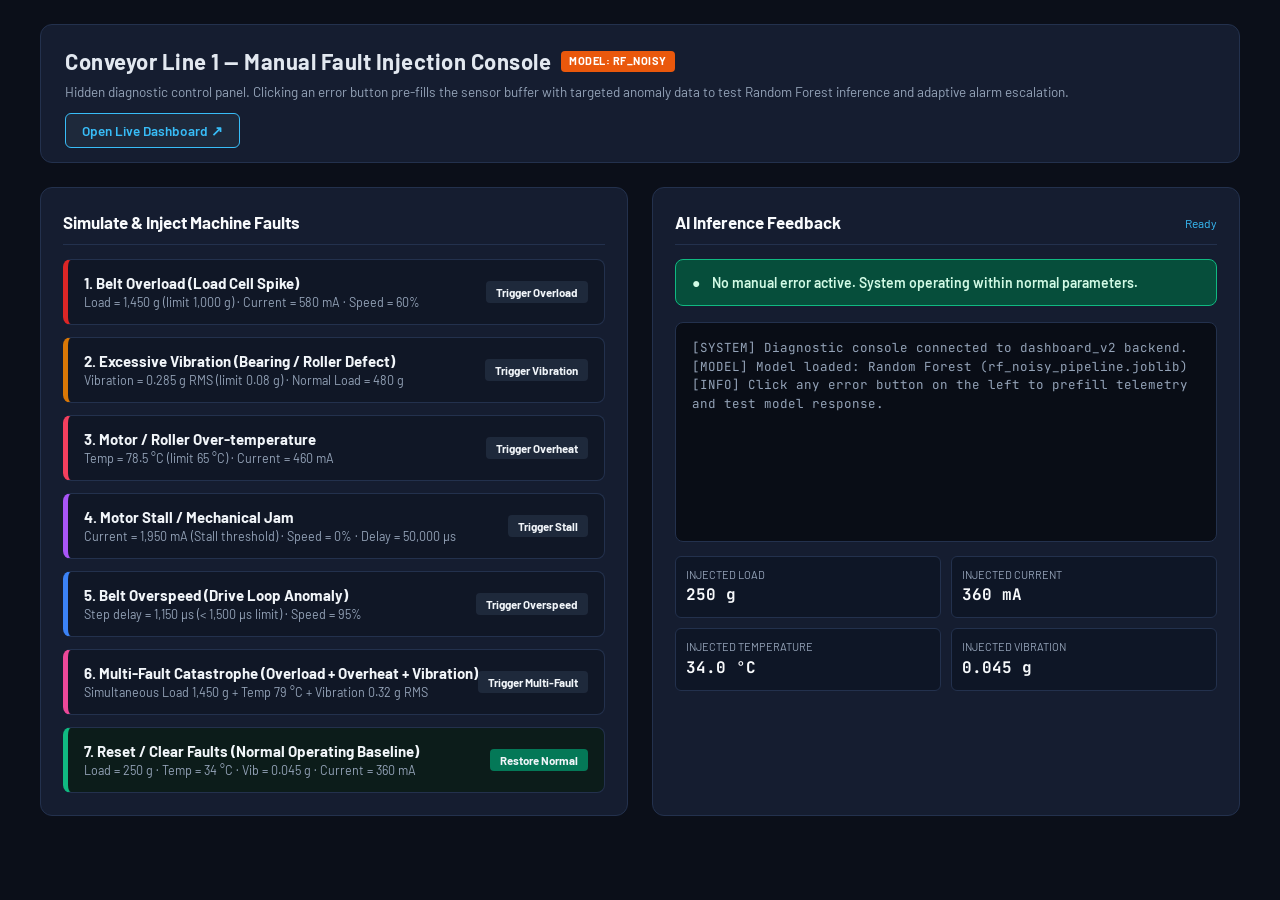
==== static/manual.html @ f95eb112 "Deploy Conveyor Dashboard V2: Random Forest (rf_noisy) ML inference, /manual diagnostic console, mul" ====
<!doctype html>
<html lang="en">
<head>
  <meta charset="utf-8">
  <meta name="viewport" content="width=device-width, initial-scale=1">
  <title>Manual Fault Injection — Conveyor Line 1 (ML V2)</title>
  <link rel="preconnect" href="https://fonts.googleapis.com">
  <link rel="preconnect" href="https://fonts.gstatic.com" crossorigin>
  <link href="https://fonts.googleapis.com/css2?family=Barlow:wght@400;500;600;700&family=JetBrains+Mono:wght@400;500;600&display=swap" rel="stylesheet">
  <style>
    :root {
      --bg: #0b0f19;
      --card: #151d30;
      --border: #23314d;
      --text: #e2e8f0;
      --text-muted: #94a3b8;
      --blue: #2563eb;
      --orange: #ea580c;
      --red: #dc2626;
      --green: #10b981;
      --amber: #d97706;
      --purple: #8b5cf6;
    }
    * { box-sizing: border-box; margin: 0; padding: 0; }
    body {
      background: var(--bg);
      color: var(--text);
      font-family: 'Barlow', -apple-system, sans-serif;
      padding: 24px;
      line-height: 1.5;
    }
    .header {
      max-width: 1200px;
      margin: 0 auto 24px;
      padding: 20px 24px;
      background: var(--card);
      border: 1px solid var(--border);
      border-radius: 12px;
      display: flex;
      justify-content: space-between;
      align-items: center;
      flex-wrap: wrap;
      gap: 16px;
    }
    .header h1 {
      font-size: 22px;
      font-weight: 700;
      letter-spacing: 0.5px;
      display: flex;
      align-items: center;
      gap: 10px;
    }
    .header h1 span.badge {
      background: var(--orange);
      color: #fff;
      font-size: 11px;
      padding: 2px 8px;
      border-radius: 4px;
      text-transform: uppercase;
      font-weight: 700;
    }
    .header p {
      color: var(--text-muted);
      font-size: 13.5px;
      margin-top: 4px;
    }
    .btn-main {
      background: #1e293b;
      color: #38bdf8;
      border: 1px solid #38bdf8;
      padding: 8px 16px;
      border-radius: 6px;
      font-size: 13.5px;
      font-weight: 600;
      text-decoration: none;
      cursor: pointer;
      transition: all 0.2s;
    }
    .btn-main:hover {
      background: #38bdf8;
      color: #0b0f19;
    }
    .container {
      max-width: 1200px;
      margin: 0 auto;
      display: grid;
      grid-template-columns: 1fr 1fr;
      gap: 24px;
    }
    @media (max-width: 900px) {
      .container { grid-template-columns: 1fr; }
    }
    .card {
      background: var(--card);
      border: 1px solid var(--border);
      border-radius: 12px;
      padding: 22px;
    }
    .card h2 {
      font-size: 17px;
      font-weight: 700;
      margin-bottom: 14px;
      color: #f8fafc;
      border-bottom: 1px solid var(--border);
      padding-bottom: 8px;
      display: flex;
      justify-content: space-between;
      align-items: center;
    }
    .grid-btns {
      display: flex;
      flex-direction: column;
      gap: 12px;
    }
    .err-btn {
      display: flex;
      align-items: center;
      justify-content: space-between;
      padding: 14px 16px;
      border-radius: 8px;
      border: 1px solid var(--border);
      background: #101726;
      color: #f1f5f9;
      cursor: pointer;
      font-family: inherit;
      text-align: left;
      transition: all 0.2s ease;
    }
    .err-btn:hover {
      border-color: #475569;
      transform: translateY(-1px);
    }
    .err-btn.overload { border-left: 5px solid var(--red); }
    .err-btn.overload:hover { background: #1e131d; border-color: var(--red); }
    .err-btn.vibration { border-left: 5px solid var(--amber); }
    .err-btn.vibration:hover { background: #1f1912; border-color: var(--amber); }
    .err-btn.overheat { border-left: 5px solid #f43f5e; }
    .err-btn.overheat:hover { background: #201116; border-color: #f43f5e; }
    .err-btn.stall { border-left: 5px solid #a855f7; }
    .err-btn.stall:hover { background: #1c1326; border-color: #a855f7; }
    .err-btn.overspeed { border-left: 5px solid #3b82f6; }
    .err-btn.overspeed:hover { background: #111a2e; border-color: #3b82f6; }
    .err-btn.combo { border-left: 5px solid #ec4899; }
    .err-btn.combo:hover { background: #22121e; border-color: #ec4899; }
    .err-btn.normal { border-left: 5px solid var(--green); background: #0c1c1a; }
    .err-btn.normal:hover { background: #0f2924; border-color: var(--green); }

    .err-btn .title {
      font-size: 15px;
      font-weight: 700;
      display: block;
      margin-bottom: 2px;
    }
    .err-btn .desc {
      font-size: 12.5px;
      color: var(--text-muted);
    }
    .err-btn .action-tag {
      font-size: 11.5px;
      font-weight: 700;
      padding: 4px 10px;
      border-radius: 4px;
      background: #1e293b;
      white-space: nowrap;
    }
    .status-box {
      font-family: 'JetBrains Mono', monospace;
      font-size: 12.5px;
      background: #090d16;
      border: 1px solid var(--border);
      border-radius: 8px;
      padding: 16px;
      color: #94a3b8;
      min-height: 220px;
      overflow-y: auto;
    }
    .status-box .highlight {
      color: #38bdf8;
      font-weight: 600;
    }
    .status-box .fault-tag {
      display: inline-block;
      padding: 2px 6px;
      border-radius: 4px;
      font-size: 11px;
      font-weight: 700;
      margin-right: 4px;
    }
    .status-box .tag-crit { background: #dc2626; color: #fff; }
    .status-box .tag-warn { background: #d97706; color: #fff; }
    .status-box .tag-ok { background: #10b981; color: #fff; }

    .readings-grid {
      display: grid;
      grid-template-columns: repeat(2, 1fr);
      gap: 10px;
      margin-top: 14px;
    }
    .reading-chip {
      background: #0e1626;
      border: 1px solid var(--border);
      border-radius: 6px;
      padding: 10px;
    }
    .reading-chip .k { font-size: 11px; color: var(--text-muted); text-transform: uppercase; }
    .reading-chip .v { font-size: 16px; font-weight: 700; color: #f8fafc; font-family: 'JetBrains Mono', monospace; }

    .banner-alert {
      padding: 12px 16px;
      border-radius: 8px;
      margin-bottom: 16px;
      display: flex;
      align-items: center;
      gap: 12px;
      font-size: 14px;
      font-weight: 600;
    }
    .banner-alert.alarm { background: #7f1d1d; border: 1px solid #ef4444; color: #fee2e2; }
    .banner-alert.ok { background: #064e3b; border: 1px solid #10b981; color: #d1fae5; }
  </style>
</head>
<body>

  <header class="header">
    <div>
      <h1>
        Conveyor Line 1 — Manual Fault Injection Console
        <span class="badge">Model: rf_noisy</span>
      </h1>
      <p>Hidden diagnostic control panel. Clicking an error button pre-fills the sensor buffer with targeted anomaly data to test Random Forest inference and adaptive alarm escalation.</p>
    </div>
    <div>
      <a class="btn-main" href="/" target="_blank">Open Live Dashboard ↗</a>
    </div>
  </header>

  <div class="container">
    <!-- Left Column: Fault Injection Buttons -->
    <div class="card">
      <h2>Simulate & Inject Machine Faults</h2>
      <div class="grid-btns">
        <button class="err-btn overload" onclick="injectFault('overload')">
          <div>
            <span class="title">1. Belt Overload (Load Cell Spike)</span>
            <span class="desc">Load = 1,450 g (limit 1,000 g) · Current = 580 mA · Speed = 60%</span>
          </div>
          <span class="action-tag">Trigger Overload</span>
        </button>

        <button class="err-btn vibration" onclick="injectFault('vibration')">
          <div>
            <span class="title">2. Excessive Vibration (Bearing / Roller Defect)</span>
            <span class="desc">Vibration = 0.285 g RMS (limit 0.08 g) · Normal Load = 480 g</span>
          </div>
          <span class="action-tag">Trigger Vibration</span>
        </button>

        <button class="err-btn overheat" onclick="injectFault('overheat')">
          <div>
            <span class="title">3. Motor / Roller Over-temperature</span>
            <span class="desc">Temp = 78.5 °C (limit 65 °C) · Current = 460 mA</span>
          </div>
          <span class="action-tag">Trigger Overheat</span>
        </button>

        <button class="err-btn stall" onclick="injectFault('stall')">
          <div>
            <span class="title">4. Motor Stall / Mechanical Jam</span>
            <span class="desc">Current = 1,950 mA (Stall threshold) · Speed = 0% · Delay = 50,000 µs</span>
          </div>
          <span class="action-tag">Trigger Stall</span>
        </button>

        <button class="err-btn overspeed" onclick="injectFault('overspeed')">
          <div>
            <span class="title">5. Belt Overspeed (Drive Loop Anomaly)</span>
            <span class="desc">Step delay = 1,150 µs (< 1,500 µs limit) · Speed = 95%</span>
          </div>
          <span class="action-tag">Trigger Overspeed</span>
        </button>

        <button class="err-btn combo" onclick="injectFault('multifault')">
          <div>
            <span class="title">6. Multi-Fault Catastrophe (Overload + Overheat + Vibration)</span>
            <span class="desc">Simultaneous Load 1,450 g + Temp 79 °C + Vibration 0.32 g RMS</span>
          </div>
          <span class="action-tag">Trigger Multi-Fault</span>
        </button>

        <button class="err-btn normal" onclick="injectFault('normal')">
          <div>
            <span class="title">7. Reset / Clear Faults (Normal Operating Baseline)</span>
            <span class="desc">Load = 250 g · Temp = 34 °C · Vib = 0.045 g · Current = 360 mA</span>
          </div>
          <span class="action-tag" style="background:#047857;">Restore Normal</span>
        </button>
      </div>
    </div>

    <!-- Right Column: Live Detection Feedback -->
    <div class="card">
      <h2>
        <span>AI Inference Feedback</span>
        <span style="font-size:12px; color:#38bdf8; font-weight:normal;" id="ping-time">Ready</span>
      </h2>

      <div id="alarm-banner" class="banner-alert ok">
        <span id="banner-icon">●</span>
        <span id="banner-text">No manual error active. System operating within normal parameters.</span>
      </div>

      <div class="status-box" id="log-output">
        [SYSTEM] Diagnostic console connected to dashboard_v2 backend.<br>
        [MODEL] Model loaded: Random Forest (rf_noisy_pipeline.joblib)<br>
        [INFO] Click any error button on the left to prefill telemetry and test model response.
      </div>

      <div class="readings-grid">
        <div class="reading-chip">
          <div class="k">Injected Load</div>
          <div class="v" id="r-load">250 g</div>
        </div>
        <div class="reading-chip">
          <div class="k">Injected Current</div>
          <div class="v" id="r-current">360 mA</div>
        </div>
        <div class="reading-chip">
          <div class="k">Injected Temperature</div>
          <div class="v" id="r-temp">34.0 °C</div>
        </div>
        <div class="reading-chip">
          <div class="k">Injected Vibration</div>
          <div class="v" id="r-vib">0.045 g</div>
        </div>
      </div>
    </div>
  </div>

  <script>
    async function injectFault(faultType) {
      const log = document.getElementById("log-output");
      const banner = document.getElementById("alarm-banner");
      const bannerText = document.getElementById("banner-text");
      const ping = document.getElementById("ping-time");

      log.innerHTML += `<br><span style="color:#f59e0b;">---> [INJECTING] Sending '${faultType}' anomaly to /api/manual/inject...</span>`;
      log.scrollTop = log.scrollHeight;

      try {
        const res = await fetch("/api/manual/inject", {
          method: "POST",
          headers: { "Content-Type": "application/json" },
          body: JSON.stringify({ fault: faultType })
        });
        const data = await res.json();
        const tNow = new Date().toLocaleTimeString();
        ping.textContent = `Last injection: ${tNow}`;

        // Update readings display
        if (data.last_readings) {
          document.getElementById("r-load").textContent = `${data.last_readings.load_g.toFixed(0)} g`;
          document.getElementById("r-current").textContent = `${data.last_readings.current_ma.toFixed(0)} mA`;
          document.getElementById("r-temp").textContent = `${data.last_readings.temp_c.toFixed(1)} °C`;
          document.getElementById("r-vib").textContent = `${data.last_readings.vib_rms_g.toFixed(3)} g`;
        }

        // Display model outcome
        if (data.detected_faults && data.detected_faults.length > 0) {
          banner.className = "banner-alert alarm";
          const codes = data.detected_faults.map(f => f.code).join(", ");
          bannerText.textContent = `ALERT: Model detected active fault(s): ${codes} (Mode: ${data.controller_mode})`;

          let tags = data.detected_faults.map(f =>
            `<span class="fault-tag ${f.severity >= 2 ? 'tag-crit' : 'tag-warn'}">${f.code}</span> ${f.message}`
          ).join("<br>");

          log.innerHTML += `<br><span style="color:#ef4444; font-weight:bold;">[DETECTION] rf_noisy model triggered ${data.detected_faults.length} fault(s):</span><br>${tags}`;
        } else {
          banner.className = "banner-alert ok";
          bannerText.textContent = "NORMAL: rf_noisy model evaluated all 5 fault tasks as negative (clean).";
          log.innerHTML += `<br><span style="color:#10b981;">[DETECTION] Model evaluated sample: NORMAL. (Mode: ${data.controller_mode})</span>`;
        }
        log.scrollTop = log.scrollHeight;

      } catch (err) {
        log.innerHTML += `<br><span style="color:#dc2626;">[ERROR] Failed to inject fault: ${err.message}</span>`;
        log.scrollTop = log.scrollHeight;
      }
    }
  </script>
</body>
</html>
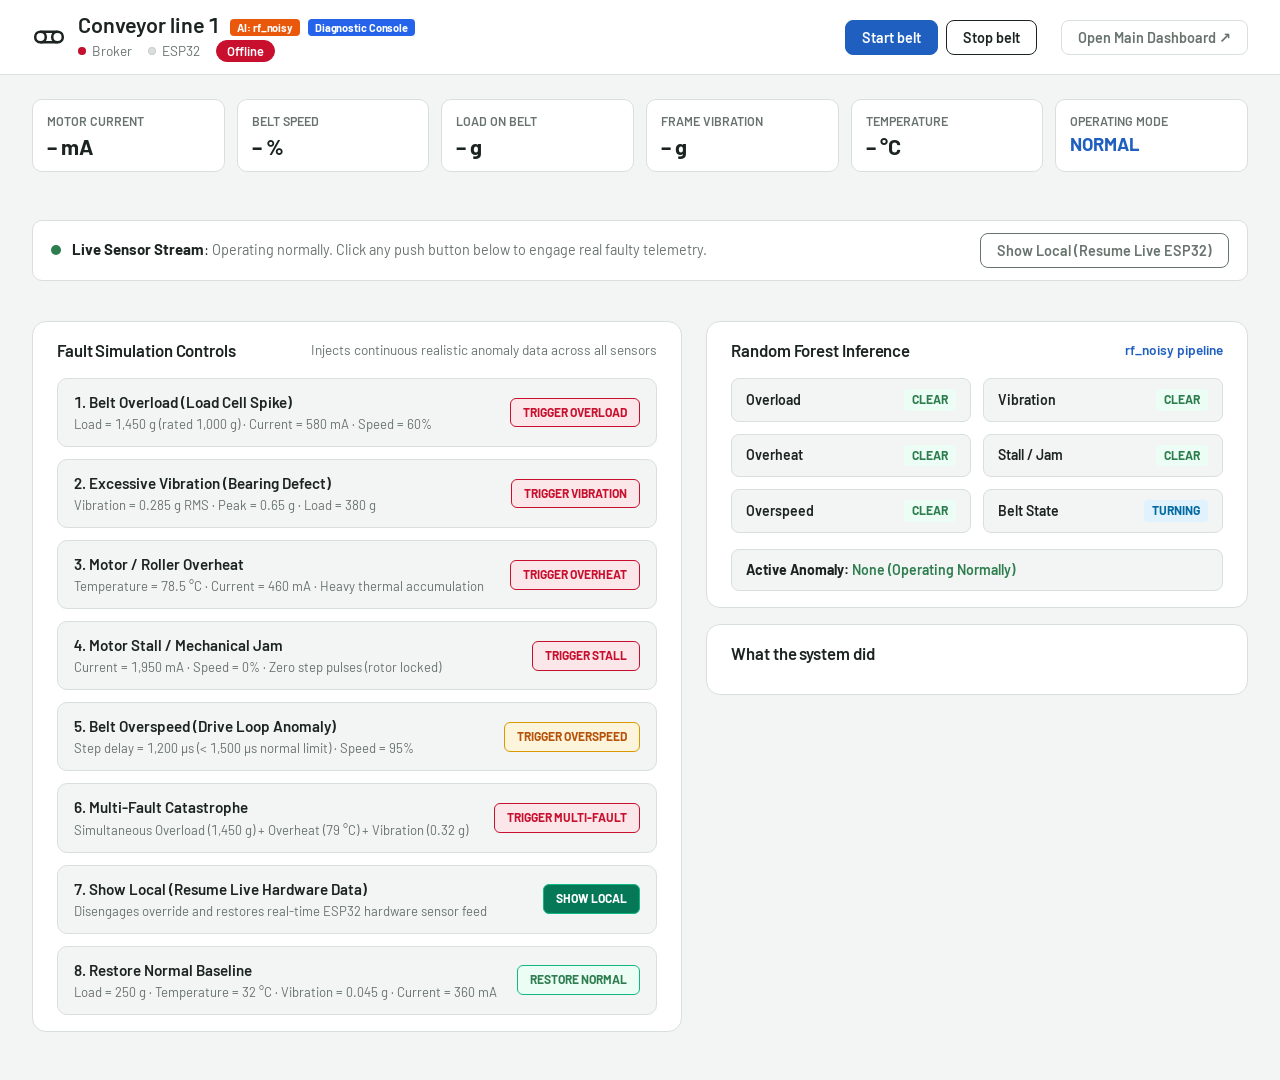
==== commit 34257f82: "Standardize manual screen CSS, implement persistent fault override with Show Local reset, remove man" ====
--- a/static/manual.html
+++ b/static/manual.html
@@ -3,390 +3,335 @@
 <head>
   <meta charset="utf-8">
   <meta name="viewport" content="width=device-width, initial-scale=1">
-  <title>Manual Fault Injection — Conveyor Line 1 (ML V2)</title>
+  <title>Conveyor line 1 — Fault Simulation Console</title>
   <link rel="preconnect" href="https://fonts.googleapis.com">
   <link rel="preconnect" href="https://fonts.gstatic.com" crossorigin>
-  <link href="https://fonts.googleapis.com/css2?family=Barlow:wght@400;500;600;700&family=JetBrains+Mono:wght@400;500;600&display=swap" rel="stylesheet">
-  <style>
-    :root {
-      --bg: #0b0f19;
-      --card: #151d30;
-      --border: #23314d;
-      --text: #e2e8f0;
-      --text-muted: #94a3b8;
-      --blue: #2563eb;
-      --orange: #ea580c;
-      --red: #dc2626;
-      --green: #10b981;
-      --amber: #d97706;
-      --purple: #8b5cf6;
-    }
-    * { box-sizing: border-box; margin: 0; padding: 0; }
-    body {
-      background: var(--bg);
-      color: var(--text);
-      font-family: 'Barlow', -apple-system, sans-serif;
-      padding: 24px;
-      line-height: 1.5;
-    }
-    .header {
-      max-width: 1200px;
-      margin: 0 auto 24px;
-      padding: 20px 24px;
-      background: var(--card);
-      border: 1px solid var(--border);
-      border-radius: 12px;
-      display: flex;
-      justify-content: space-between;
-      align-items: center;
-      flex-wrap: wrap;
-      gap: 16px;
-    }
-    .header h1 {
-      font-size: 22px;
-      font-weight: 700;
-      letter-spacing: 0.5px;
-      display: flex;
-      align-items: center;
-      gap: 10px;
-    }
-    .header h1 span.badge {
-      background: var(--orange);
-      color: #fff;
-      font-size: 11px;
-      padding: 2px 8px;
-      border-radius: 4px;
-      text-transform: uppercase;
-      font-weight: 700;
-    }
-    .header p {
-      color: var(--text-muted);
-      font-size: 13.5px;
-      margin-top: 4px;
-    }
-    .btn-main {
-      background: #1e293b;
-      color: #38bdf8;
-      border: 1px solid #38bdf8;
-      padding: 8px 16px;
-      border-radius: 6px;
-      font-size: 13.5px;
-      font-weight: 600;
-      text-decoration: none;
-      cursor: pointer;
-      transition: all 0.2s;
-    }
-    .btn-main:hover {
-      background: #38bdf8;
-      color: #0b0f19;
-    }
-    .container {
-      max-width: 1200px;
-      margin: 0 auto;
-      display: grid;
-      grid-template-columns: 1fr 1fr;
-      gap: 24px;
-    }
-    @media (max-width: 900px) {
-      .container { grid-template-columns: 1fr; }
-    }
-    .card {
-      background: var(--card);
-      border: 1px solid var(--border);
-      border-radius: 12px;
-      padding: 22px;
-    }
-    .card h2 {
-      font-size: 17px;
-      font-weight: 700;
-      margin-bottom: 14px;
-      color: #f8fafc;
-      border-bottom: 1px solid var(--border);
-      padding-bottom: 8px;
-      display: flex;
-      justify-content: space-between;
-      align-items: center;
-    }
-    .grid-btns {
-      display: flex;
-      flex-direction: column;
-      gap: 12px;
-    }
-    .err-btn {
-      display: flex;
-      align-items: center;
-      justify-content: space-between;
-      padding: 14px 16px;
-      border-radius: 8px;
-      border: 1px solid var(--border);
-      background: #101726;
-      color: #f1f5f9;
-      cursor: pointer;
-      font-family: inherit;
-      text-align: left;
-      transition: all 0.2s ease;
-    }
-    .err-btn:hover {
-      border-color: #475569;
-      transform: translateY(-1px);
-    }
-    .err-btn.overload { border-left: 5px solid var(--red); }
-    .err-btn.overload:hover { background: #1e131d; border-color: var(--red); }
-    .err-btn.vibration { border-left: 5px solid var(--amber); }
-    .err-btn.vibration:hover { background: #1f1912; border-color: var(--amber); }
-    .err-btn.overheat { border-left: 5px solid #f43f5e; }
-    .err-btn.overheat:hover { background: #201116; border-color: #f43f5e; }
-    .err-btn.stall { border-left: 5px solid #a855f7; }
-    .err-btn.stall:hover { background: #1c1326; border-color: #a855f7; }
-    .err-btn.overspeed { border-left: 5px solid #3b82f6; }
-    .err-btn.overspeed:hover { background: #111a2e; border-color: #3b82f6; }
-    .err-btn.combo { border-left: 5px solid #ec4899; }
-    .err-btn.combo:hover { background: #22121e; border-color: #ec4899; }
-    .err-btn.normal { border-left: 5px solid var(--green); background: #0c1c1a; }
-    .err-btn.normal:hover { background: #0f2924; border-color: var(--green); }
-
-    .err-btn .title {
-      font-size: 15px;
-      font-weight: 700;
-      display: block;
-      margin-bottom: 2px;
-    }
-    .err-btn .desc {
-      font-size: 12.5px;
-      color: var(--text-muted);
-    }
-    .err-btn .action-tag {
-      font-size: 11.5px;
-      font-weight: 700;
-      padding: 4px 10px;
-      border-radius: 4px;
-      background: #1e293b;
-      white-space: nowrap;
-    }
-    .status-box {
-      font-family: 'JetBrains Mono', monospace;
-      font-size: 12.5px;
-      background: #090d16;
-      border: 1px solid var(--border);
-      border-radius: 8px;
-      padding: 16px;
-      color: #94a3b8;
-      min-height: 220px;
-      overflow-y: auto;
-    }
-    .status-box .highlight {
-      color: #38bdf8;
-      font-weight: 600;
-    }
-    .status-box .fault-tag {
-      display: inline-block;
-      padding: 2px 6px;
-      border-radius: 4px;
-      font-size: 11px;
-      font-weight: 700;
-      margin-right: 4px;
-    }
-    .status-box .tag-crit { background: #dc2626; color: #fff; }
-    .status-box .tag-warn { background: #d97706; color: #fff; }
-    .status-box .tag-ok { background: #10b981; color: #fff; }
-
-    .readings-grid {
-      display: grid;
-      grid-template-columns: repeat(2, 1fr);
-      gap: 10px;
-      margin-top: 14px;
-    }
-    .reading-chip {
-      background: #0e1626;
-      border: 1px solid var(--border);
-      border-radius: 6px;
-      padding: 10px;
-    }
-    .reading-chip .k { font-size: 11px; color: var(--text-muted); text-transform: uppercase; }
-    .reading-chip .v { font-size: 16px; font-weight: 700; color: #f8fafc; font-family: 'JetBrains Mono', monospace; }
-
-    .banner-alert {
-      padding: 12px 16px;
-      border-radius: 8px;
-      margin-bottom: 16px;
-      display: flex;
-      align-items: center;
-      gap: 12px;
-      font-size: 14px;
-      font-weight: 600;
-    }
-    .banner-alert.alarm { background: #7f1d1d; border: 1px solid #ef4444; color: #fee2e2; }
-    .banner-alert.ok { background: #064e3b; border: 1px solid #10b981; color: #d1fae5; }
-  </style>
+  <link href="https://fonts.googleapis.com/css2?family=Barlow:wght@400;500;600;700&family=Barlow+Semi+Condensed:wght@500;600;700&display=swap" rel="stylesheet">
+  <link rel="stylesheet" href="/static/style.css">
 </head>
 <body>
-
-  <header class="header">
-    <div>
-      <h1>
-        Conveyor Line 1 — Manual Fault Injection Console
-        <span class="badge">Model: rf_noisy</span>
-      </h1>
-      <p>Hidden diagnostic control panel. Clicking an error button pre-fills the sensor buffer with targeted anomaly data to test Random Forest inference and adaptive alarm escalation.</p>
-    </div>
-    <div>
-      <a class="btn-main" href="/" target="_blank">Open Live Dashboard ↗</a>
+  <header class="bar">
+    <div class="bar__id">
+      <svg class="mark" viewBox="0 0 32 32" aria-hidden="true"><circle cx="8" cy="16" r="5"/><circle cx="24" cy="16" r="5"/><path d="M8 11h16M8 21h16"/></svg>
+      <div>
+        <h1>Conveyor line 1
+          <span style="background:#ea580c; color:#fff; font-size:11px; padding:2px 7px; border-radius:4px; font-weight:700; vertical-align:middle; margin-left:6px;">AI: rf_noisy</span>
+          <span style="background:#2563eb; color:#fff; font-size:11px; padding:2px 7px; border-radius:4px; font-weight:700; vertical-align:middle; margin-left:4px;">Diagnostic Console</span>
+        </h1>
+        <p class="links">
+          <span class="link" id="lnk-broker"><i></i>Broker</span>
+          <span class="link" id="lnk-device"><i></i>ESP32</span>
+          <span class="mode" id="mode">Connecting</span>
+        </p>
+      </div>
+    </div>
+
+    <div class="bar__ctl" role="group" aria-label="Controls">
+      <div class="runbtns">
+        <button class="btn btn--go" id="btn-start" type="button">Start belt</button>
+        <button class="btn btn--stop" id="btn-stop" type="button">Stop belt</button>
+      </div>
+      <a class="btn btn--quiet" href="/" target="_blank">Open Main Dashboard ↗</a>
     </div>
   </header>
 
-  <div class="container">
-    <!-- Left Column: Fault Injection Buttons -->
-    <div class="card">
-      <h2>Simulate & Inject Machine Faults</h2>
-      <div class="grid-btns">
-        <button class="err-btn overload" onclick="injectFault('overload')">
-          <div>
-            <span class="title">1. Belt Overload (Load Cell Spike)</span>
-            <span class="desc">Load = 1,450 g (limit 1,000 g) · Current = 580 mA · Speed = 60%</span>
+  <div class="alarm" id="alarm" hidden role="alert">
+    <div class="alarm__text">
+      <strong id="alarm-title">Alarm</strong>
+      <span id="alarm-reason"></span>
+    </div>
+    <button class="btn btn--ack" id="btn-ack" type="button">Acknowledge</button>
+  </div>
+  <div class="notice" id="notice" hidden></div>
+
+  <main style="max-width: 1300px; margin: var(--s5) auto; padding: 0 var(--s6);">
+    <!-- Live Telemetry KPI Strip -->
+    <div class="kpi-strip">
+      <div class="kpi-card">
+        <span class="kpi-card__k">Motor Current</span>
+        <span class="kpi-card__v"><b id="v-current">–</b> mA</span>
+      </div>
+      <div class="kpi-card">
+        <span class="kpi-card__k">Belt Speed</span>
+        <span class="kpi-card__v"><b id="v-speed">–</b> %</span>
+      </div>
+      <div class="kpi-card">
+        <span class="kpi-card__k">Load on Belt</span>
+        <span class="kpi-card__v"><b id="v-load">–</b> g</span>
+      </div>
+      <div class="kpi-card">
+        <span class="kpi-card__k">Frame Vibration</span>
+        <span class="kpi-card__v"><b id="v-vib">–</b> g</span>
+      </div>
+      <div class="kpi-card">
+        <span class="kpi-card__k">Temperature</span>
+        <span class="kpi-card__v"><b id="v-temp">–</b> °C</span>
+      </div>
+      <div class="kpi-card">
+        <span class="kpi-card__k">Operating Mode</span>
+        <span class="kpi-card__v" id="v-mode" style="font-size:1.15rem; color:var(--signal);">NORMAL</span>
+      </div>
+    </div>
+
+    <!-- Active State Status Banner -->
+    <div id="override-banner" style="margin-bottom:var(--s4); padding:12px 18px; border-radius:10px; background:var(--surface); border:1px solid var(--rule); display:flex; align-items:center; justify-content:space-between; flex-wrap:wrap; gap:12px;">
+      <div>
+        <span id="override-status-dot" style="display:inline-block; width:10px; height:10px; border-radius:50%; background:var(--green); margin-right:8px;"></span>
+        <strong id="override-status-title">Live Sensor Stream</strong>:
+        <span id="override-status-desc" style="color:var(--steel); font-size:0.9rem;">Operating normally. Click any push button below to engage real faulty telemetry.</span>
+      </div>
+      <button class="btn btn--quiet" type="button" onclick="injectFault('local')" style="border-color:var(--steel); font-weight:600;">Show Local (Resume Live ESP32)</button>
+    </div>
+
+    <div class="sim-grid">
+      <!-- Left: Fault Push Buttons -->
+      <section class="sim-box" aria-label="Simulate machine faults">
+        <div class="sec-h">
+          <h2>Fault Simulation Controls</h2>
+          <span style="font-size:0.85rem; color:var(--steel);">Injects continuous realistic anomaly data across all sensors</span>
+        </div>
+
+        <div class="fault-btn-list">
+          <button class="fault-card-btn fault-card-btn--danger" type="button" onclick="injectFault('overload')">
+            <div class="fault-card-btn__body">
+              <span class="fault-card-btn__title">1. Belt Overload (Load Cell Spike)</span>
+              <span class="fault-card-btn__meta">Load = 1,450 g (rated 1,000 g) · Current = 580 mA · Speed = 60%</span>
+            </div>
+            <span class="fault-card-btn__tag">Trigger Overload</span>
+          </button>
+
+          <button class="fault-card-btn fault-card-btn--danger" type="button" onclick="injectFault('vibration')">
+            <div class="fault-card-btn__body">
+              <span class="fault-card-btn__title">2. Excessive Vibration (Bearing Defect)</span>
+              <span class="fault-card-btn__meta">Vibration = 0.285 g RMS · Peak = 0.65 g · Load = 380 g</span>
+            </div>
+            <span class="fault-card-btn__tag">Trigger Vibration</span>
+          </button>
+
+          <button class="fault-card-btn fault-card-btn--danger" type="button" onclick="injectFault('overheat')">
+            <div class="fault-card-btn__body">
+              <span class="fault-card-btn__title">3. Motor / Roller Overheat</span>
+              <span class="fault-card-btn__meta">Temperature = 78.5 °C · Current = 460 mA · Heavy thermal accumulation</span>
+            </div>
+            <span class="fault-card-btn__tag">Trigger Overheat</span>
+          </button>
+
+          <button class="fault-card-btn fault-card-btn--danger" type="button" onclick="injectFault('stall')">
+            <div class="fault-card-btn__body">
+              <span class="fault-card-btn__title">4. Motor Stall / Mechanical Jam</span>
+              <span class="fault-card-btn__meta">Current = 1,950 mA · Speed = 0% · Zero step pulses (rotor locked)</span>
+            </div>
+            <span class="fault-card-btn__tag">Trigger Stall</span>
+          </button>
+
+          <button class="fault-card-btn fault-card-btn--warn" type="button" onclick="injectFault('overspeed')">
+            <div class="fault-card-btn__body">
+              <span class="fault-card-btn__title">5. Belt Overspeed (Drive Loop Anomaly)</span>
+              <span class="fault-card-btn__meta">Step delay = 1,200 µs (< 1,500 µs normal limit) · Speed = 95%</span>
+            </div>
+            <span class="fault-card-btn__tag">Trigger Overspeed</span>
+          </button>
+
+          <button class="fault-card-btn fault-card-btn--danger" type="button" onclick="injectFault('multifault')">
+            <div class="fault-card-btn__body">
+              <span class="fault-card-btn__title">6. Multi-Fault Catastrophe</span>
+              <span class="fault-card-btn__meta">Simultaneous Overload (1,450 g) + Overheat (79 °C) + Vibration (0.32 g)</span>
+            </div>
+            <span class="fault-card-btn__tag">Trigger Multi-Fault</span>
+          </button>
+
+          <button class="fault-card-btn fault-card-btn--ok" type="button" onclick="injectFault('local')">
+            <div class="fault-card-btn__body">
+              <span class="fault-card-btn__title">7. Show Local (Resume Live Hardware Data)</span>
+              <span class="fault-card-btn__meta">Disengages override and restores real-time ESP32 hardware sensor feed</span>
+            </div>
+            <span class="fault-card-btn__tag" style="background:#047857; color:#fff;">Show Local</span>
+          </button>
+
+          <button class="fault-card-btn fault-card-btn--ok" type="button" onclick="injectFault('normal')">
+            <div class="fault-card-btn__body">
+              <span class="fault-card-btn__title">8. Restore Normal Baseline</span>
+              <span class="fault-card-btn__meta">Load = 250 g · Temperature = 32 °C · Vibration = 0.045 g · Current = 360 mA</span>
+            </div>
+            <span class="fault-card-btn__tag">Restore Normal</span>
+          </button>
+        </div>
+      </section>
+
+      <!-- Right: Model Decision & Events -->
+      <div style="display:flex; flex-direction:column; gap:var(--s4);">
+        <section class="sim-box" aria-label="Model decision">
+          <div class="sec-h">
+            <h2>Random Forest Inference</h2>
+            <span id="model-name-label" style="font-size:0.85rem; font-weight:600; color:var(--signal);">rf_noisy pipeline</span>
           </div>
-          <span class="action-tag">Trigger Overload</span>
-        </button>
-
-        <button class="err-btn vibration" onclick="injectFault('vibration')">
-          <div>
-            <span class="title">2. Excessive Vibration (Bearing / Roller Defect)</span>
-            <span class="desc">Vibration = 0.285 g RMS (limit 0.08 g) · Normal Load = 480 g</span>
+
+          <div class="pred-grid">
+            <div class="pred-item">
+              <span class="pred-item__name">Overload</span>
+              <span class="pred-item__status is-ok" id="pred-overload">CLEAR</span>
+            </div>
+            <div class="pred-item">
+              <span class="pred-item__name">Vibration</span>
+              <span class="pred-item__status is-ok" id="pred-vib">CLEAR</span>
+            </div>
+            <div class="pred-item">
+              <span class="pred-item__name">Overheat</span>
+              <span class="pred-item__status is-ok" id="pred-temp">CLEAR</span>
+            </div>
+            <div class="pred-item">
+              <span class="pred-item__name">Stall / Jam</span>
+              <span class="pred-item__status is-ok" id="pred-stall">CLEAR</span>
+            </div>
+            <div class="pred-item">
+              <span class="pred-item__name">Overspeed</span>
+              <span class="pred-item__status is-ok" id="pred-speed">CLEAR</span>
+            </div>
+            <div class="pred-item">
+              <span class="pred-item__name">Belt State</span>
+              <span class="pred-item__status is-ok" id="pred-mode" style="background:#e0f2fe; color:#0369a1;">TURNING</span>
+            </div>
           </div>
-          <span class="action-tag">Trigger Vibration</span>
-        </button>
-
-        <button class="err-btn overheat" onclick="injectFault('overheat')">
-          <div>
-            <span class="title">3. Motor / Roller Over-temperature</span>
-            <span class="desc">Temp = 78.5 °C (limit 65 °C) · Current = 460 mA</span>
+
+          <div style="margin-top:var(--s4); padding:10px 14px; background:var(--panel); border:1px solid var(--rule); border-radius:8px; font-size:0.88rem;">
+            <strong>Active Anomaly: </strong>
+            <span id="active-fault-text" style="color:var(--green); font-weight:600;">None (Operating Normally)</span>
           </div>
-          <span class="action-tag">Trigger Overheat</span>
-        </button>
-
-        <button class="err-btn stall" onclick="injectFault('stall')">
-          <div>
-            <span class="title">4. Motor Stall / Mechanical Jam</span>
-            <span class="desc">Current = 1,950 mA (Stall threshold) · Speed = 0% · Delay = 50,000 µs</span>
-          </div>
-          <span class="action-tag">Trigger Stall</span>
-        </button>
-
-        <button class="err-btn overspeed" onclick="injectFault('overspeed')">
-          <div>
-            <span class="title">5. Belt Overspeed (Drive Loop Anomaly)</span>
-            <span class="desc">Step delay = 1,150 µs (< 1,500 µs limit) · Speed = 95%</span>
-          </div>
-          <span class="action-tag">Trigger Overspeed</span>
-        </button>
-
-        <button class="err-btn combo" onclick="injectFault('multifault')">
-          <div>
-            <span class="title">6. Multi-Fault Catastrophe (Overload + Overheat + Vibration)</span>
-            <span class="desc">Simultaneous Load 1,450 g + Temp 79 °C + Vibration 0.32 g RMS</span>
-          </div>
-          <span class="action-tag">Trigger Multi-Fault</span>
-        </button>
-
-        <button class="err-btn normal" onclick="injectFault('normal')">
-          <div>
-            <span class="title">7. Reset / Clear Faults (Normal Operating Baseline)</span>
-            <span class="desc">Load = 250 g · Temp = 34 °C · Vib = 0.045 g · Current = 360 mA</span>
-          </div>
-          <span class="action-tag" style="background:#047857;">Restore Normal</span>
-        </button>
-      </div>
-    </div>
-
-    <!-- Right Column: Live Detection Feedback -->
-    <div class="card">
-      <h2>
-        <span>AI Inference Feedback</span>
-        <span style="font-size:12px; color:#38bdf8; font-weight:normal;" id="ping-time">Ready</span>
-      </h2>
-
-      <div id="alarm-banner" class="banner-alert ok">
-        <span id="banner-icon">●</span>
-        <span id="banner-text">No manual error active. System operating within normal parameters.</span>
-      </div>
-
-      <div class="status-box" id="log-output">
-        [SYSTEM] Diagnostic console connected to dashboard_v2 backend.<br>
-        [MODEL] Model loaded: Random Forest (rf_noisy_pipeline.joblib)<br>
-        [INFO] Click any error button on the left to prefill telemetry and test model response.
-      </div>
-
-      <div class="readings-grid">
-        <div class="reading-chip">
-          <div class="k">Injected Load</div>
-          <div class="v" id="r-load">250 g</div>
-        </div>
-        <div class="reading-chip">
-          <div class="k">Injected Current</div>
-          <div class="v" id="r-current">360 mA</div>
-        </div>
-        <div class="reading-chip">
-          <div class="k">Injected Temperature</div>
-          <div class="v" id="r-temp">34.0 °C</div>
-        </div>
-        <div class="reading-chip">
-          <div class="k">Injected Vibration</div>
-          <div class="v" id="r-vib">0.045 g</div>
-        </div>
-      </div>
-    </div>
-  </div>
+        </section>
+
+        <section class="sim-box" aria-label="Events">
+          <div class="sec-h"><h2>What the system did</h2></div>
+          <ol class="events" id="events" style="max-height:280px;"></ol>
+        </section>
+      </div>
+    </div>
+  </main>
 
   <script>
-    async function injectFault(faultType) {
-      const log = document.getElementById("log-output");
-      const banner = document.getElementById("alarm-banner");
-      const bannerText = document.getElementById("banner-text");
-      const ping = document.getElementById("ping-time");
-
-      log.innerHTML += `<br><span style="color:#f59e0b;">---> [INJECTING] Sending '${faultType}' anomaly to /api/manual/inject...</span>`;
-      log.scrollTop = log.scrollHeight;
-
-      try {
-        const res = await fetch("/api/manual/inject", {
-          method: "POST",
-          headers: { "Content-Type": "application/json" },
-          body: JSON.stringify({ fault: faultType })
-        });
-        const data = await res.json();
-        const tNow = new Date().toLocaleTimeString();
-        ping.textContent = `Last injection: ${tNow}`;
-
-        // Update readings display
-        if (data.last_readings) {
-          document.getElementById("r-load").textContent = `${data.last_readings.load_g.toFixed(0)} g`;
-          document.getElementById("r-current").textContent = `${data.last_readings.current_ma.toFixed(0)} mA`;
-          document.getElementById("r-temp").textContent = `${data.last_readings.temp_c.toFixed(1)} °C`;
-          document.getElementById("r-vib").textContent = `${data.last_readings.vib_rms_g.toFixed(3)} g`;
-        }
-
-        // Display model outcome
-        if (data.detected_faults && data.detected_faults.length > 0) {
-          banner.className = "banner-alert alarm";
-          const codes = data.detected_faults.map(f => f.code).join(", ");
-          bannerText.textContent = `ALERT: Model detected active fault(s): ${codes} (Mode: ${data.controller_mode})`;
-
-          let tags = data.detected_faults.map(f =>
-            `<span class="fault-tag ${f.severity >= 2 ? 'tag-crit' : 'tag-warn'}">${f.code}</span> ${f.message}`
-          ).join("<br>");
-
-          log.innerHTML += `<br><span style="color:#ef4444; font-weight:bold;">[DETECTION] rf_noisy model triggered ${data.detected_faults.length} fault(s):</span><br>${tags}`;
+    (() => {
+      "use strict";
+      const $ = (id) => document.getElementById(id);
+      let ws;
+      let S = null;
+
+      const fmt = (v, d = 0) => (v === null || v === undefined || Number.isNaN(v) ? "–"
+        : Number(v).toLocaleString(undefined, { minimumFractionDigits: d, maximumFractionDigits: d }));
+
+      function connect() {
+        const proto = location.protocol === "https:" ? "wss:" : "ws:";
+        ws = new WebSocket(`${proto}//${location.host}/ws`);
+        ws.onmessage = (e) => onState(JSON.parse(e.data));
+        ws.onclose = () => {
+          $("lnk-broker").className = "link is-off";
+          $("mode").textContent = "Offline";
+          $("mode").className = "mode is-bad";
+          setTimeout(connect, 1500);
+        };
+      }
+
+      const send = (action, value) => ws && ws.readyState === 1 && ws.send(JSON.stringify({ action, value }));
+
+      window.injectFault = async (faultType) => {
+        try {
+          const res = await fetch("/api/manual/inject", {
+            method: "POST",
+            headers: { "Content-Type": "application/json" },
+            body: JSON.stringify({ fault: faultType }),
+          });
+          const result = await res.json();
+          updateBanner(faultType);
+        } catch (err) {
+          console.error("Inject error:", err);
+        }
+      };
+
+      function updateBanner(faultType) {
+        const banner = $("override-banner");
+        const dot = $("override-status-dot");
+        const title = $("override-status-title");
+        const desc = $("override-status-desc");
+        if (faultType === "local" || faultType === "normal") {
+          dot.style.background = "var(--green)";
+          title.textContent = "Live Sensor Stream";
+          desc.textContent = "Operating normally. Fault override disengaged.";
+          banner.style.borderColor = "var(--rule)";
         } else {
-          banner.className = "banner-alert ok";
-          bannerText.textContent = "NORMAL: rf_noisy model evaluated all 5 fault tasks as negative (clean).";
-          log.innerHTML += `<br><span style="color:#10b981;">[DETECTION] Model evaluated sample: NORMAL. (Mode: ${data.controller_mode})</span>`;
-        }
-        log.scrollTop = log.scrollHeight;
-
-      } catch (err) {
-        log.innerHTML += `<br><span style="color:#dc2626;">[ERROR] Failed to inject fault: ${err.message}</span>`;
-        log.scrollTop = log.scrollHeight;
+          dot.style.background = "var(--red)";
+          title.textContent = `Anomaly Engaged: ${faultType.toUpperCase()}`;
+          desc.textContent = "Streaming persistent faulty sensor telemetry. Data will not revert until you click 'Show Local'.";
+          banner.style.borderColor = "var(--red)";
+        }
       }
-    }
+
+      function onState(s) {
+        S = s;
+        if (s.rows && s.rows.length) {
+          const last = s.rows[s.rows.length - 1];
+          $("v-current").textContent = fmt(last.current_ma, 1);
+          $("v-speed").textContent = fmt(last.speed_pct, 0);
+          $("v-load").textContent = fmt(last.load_g, 0);
+          $("v-vib").textContent = fmt(last.vib_rms_g || last.vib_g, 3);
+          $("v-temp").textContent = fmt(last.temp_c, 1);
+        }
+
+        // Top bar
+        $("lnk-broker").className = "link " + (s.broker ? "is-on" : "is-off");
+        const devOn = s.device === "online" && s.comm_ok;
+        $("lnk-device").className = "link " + (devOn ? "is-on" : "is-off");
+        $("lnk-device").lastChild.textContent = devOn ? "ESP32" : "ESP32 offline";
+        $("mode").textContent = s.mode;
+        $("mode").className = "mode" + (s.mode === "ADAPTING" ? " is-warn" : ["ALARM", "TRIPPED", "E-STOP"].includes(s.mode) ? " is-bad" : "");
+        $("v-mode").textContent = s.mode;
+
+        // Alarm banner
+        const a = s.alarm, el = $("alarm");
+        el.hidden = !a.active;
+        if (a.active) {
+          $("alarm-title").textContent = a.silenced ? "Alarm Acknowledged" : "Alarm Active";
+          $("alarm-reason").textContent = a.reason;
+          $("btn-ack").hidden = a.silenced;
+        }
+
+        // Predictions
+        const faultCodes = (s.faults || []).map((f) => f.code);
+        setPred("pred-overload", faultCodes.includes("OVERLOAD"));
+        setPred("pred-vib", faultCodes.includes("VIBRATION"));
+        setPred("pred-temp", faultCodes.includes("OVERHEAT"));
+        setPred("pred-stall", faultCodes.includes("STALL") || faultCodes.includes("ABN_CURRENT"));
+        setPred("pred-speed", faultCodes.includes("OVERSPEED"));
+
+        const text = $("active-fault-text");
+        if (s.faults && s.faults.length) {
+          text.textContent = s.faults.map((f) => f.name).join(", ");
+          text.style.color = "var(--red)";
+        } else {
+          text.textContent = "None (Operating Normally)";
+          text.style.color = "var(--green)";
+        }
+
+        // Events
+        const ol = $("events");
+        ol.innerHTML = (s.events || []).map((e) => `
+          <li>
+            <time>${e.time || ""}</time>
+            <span class="k-${e.kind || ""}">${e.text || ""}</span>
+          </li>
+        `).join("");
+      }
+
+      function setPred(id, active) {
+        const el = $(id);
+        if (!el) return;
+        el.className = "pred-item__status " + (active ? "is-fault" : "is-ok");
+        el.textContent = active ? "DETECTED" : "CLEAR";
+      }
+
+      $("btn-start").addEventListener("click", () => send("start"));
+      $("btn-stop").addEventListener("click", () => send("stop"));
+      $("btn-ack").addEventListener("click", () => send("ack"));
+
+      connect();
+    })();
   </script>
 </body>
-</html>
+</html>
--- a/static/style.css
+++ b/static/style.css
@@ -0,0 +1,409 @@
+/* Conveyor line HMI.  Calm greys by default; colour is reserved for abnormal states. */
+:root {
+  --panel: #f3f5f4;
+  --surface: #ffffff;
+  --ink: #1c2421;
+  --steel: #68736e;
+  --rule: #d9dfdc;
+  --rule-soft: #e9edeb;
+  --signal: #1f5fbf;
+  --signal-ink: #ffffff;
+  --amber: #d99a00;
+  --amber-bg: #fdf4dc;
+  --red: #c8102e;
+  --red-bg: #fbe7ea;
+  --green: #2e7d4f;
+  --belt: #3a423f;
+
+  --f-body: "Barlow", system-ui, -apple-system, "Segoe UI", sans-serif;
+  --f-num: "Barlow Semi Condensed", "Barlow", system-ui, sans-serif;
+
+  --s1: 4px; --s2: 8px; --s3: 12px; --s4: 16px; --s5: 24px; --s6: 32px; --s7: 48px;
+  --belt-dur: 1s;
+  --belt-play: paused;
+}
+
+* { box-sizing: border-box; }
+html { -webkit-text-size-adjust: 100%; }
+body {
+  margin: 0;
+  background: var(--panel);
+  color: var(--ink);
+  font: 400 15px/1.45 var(--f-body);
+  font-variant-numeric: tabular-nums;
+}
+h1, h2 { margin: 0; font-weight: 600; letter-spacing: -0.005em; }
+h1 { font-size: 1.35rem; line-height: 1.2; }
+h2 { font-size: 1.05rem; }
+code { font-size: .92em; background: var(--rule-soft); padding: 1px 5px; border-radius: 4px; }
+button, input { font: inherit; color: inherit; }
+:focus-visible { outline: 3px solid var(--signal); outline-offset: 2px; }
+
+/* ---------------------------------------------------------------- top bar */
+.bar {
+  position: sticky; top: 0; z-index: 10;
+  display: flex; flex-wrap: wrap; align-items: center; justify-content: space-between;
+  gap: var(--s4) var(--s6);
+  padding: var(--s3) var(--s6);
+  background: var(--surface);
+  border-bottom: 1px solid var(--rule);
+}
+.bar__id { display: flex; align-items: center; gap: var(--s3); min-width: 0; }
+.mark { width: 34px; height: 34px; flex: none; fill: none; stroke: var(--ink); stroke-width: 2.4; }
+.links { margin: 2px 0 0; display: flex; flex-wrap: wrap; gap: var(--s2) var(--s4); font-size: .85rem; color: var(--steel); align-items: center; }
+.link { display: inline-flex; align-items: center; gap: 6px; }
+.link i { width: 8px; height: 8px; border-radius: 50%; background: var(--rule); box-shadow: inset 0 0 0 1px rgba(0,0,0,.08); }
+.link.is-on i { background: var(--green); }
+.link.is-off i { background: var(--red); }
+.mode { padding: 1px 10px; border-radius: 999px; border: 1px solid var(--rule); color: var(--ink); font-weight: 600; font-size: .8rem; }
+.mode.is-warn { background: var(--amber-bg); border-color: var(--amber); }
+.mode.is-bad { background: var(--red); border-color: var(--red); color: #fff; }
+
+.bar__ctl { display: flex; flex-wrap: wrap; align-items: center; gap: var(--s3) var(--s5); }
+.runbtns { display: flex; gap: var(--s2); }
+.btn {
+  appearance: none; border: 1px solid var(--rule); background: var(--surface);
+  padding: 8px 16px; border-radius: 8px; font-weight: 600; font-size: .9rem; cursor: pointer;
+  text-decoration: none; color: var(--ink); white-space: nowrap; line-height: 1.2;
+}
+.btn:hover { border-color: var(--steel); }
+.btn:active { transform: translateY(1px); }
+.btn--go { background: var(--signal); border-color: var(--signal); color: var(--signal-ink); }
+.btn--go:hover { background: #194f9f; border-color: #194f9f; }
+.btn--stop { border-color: var(--ink); }
+.btn--quiet { color: var(--steel); }
+.btn[disabled] { opacity: .45; cursor: not-allowed; }
+
+.speed { display: flex; align-items: center; gap: var(--s3); font-size: .85rem; color: var(--steel); }
+.speed output { font: 600 1.15rem var(--f-num); color: var(--ink); min-width: 3.2ch; text-align: right; }
+input[type=range] { width: 150px; accent-color: var(--signal); }
+
+.switches { display: flex; flex-wrap: wrap; gap: var(--s2) var(--s4); }
+.sw { display: inline-flex; align-items: center; gap: var(--s2); font-size: .85rem; cursor: pointer; user-select: none; }
+.sw input { position: absolute; opacity: 0; width: 1px; height: 1px; }
+.sw span { width: 32px; height: 18px; border-radius: 999px; background: var(--rule); position: relative; transition: background .15s; flex: none; }
+.sw span::after { content: ""; position: absolute; top: 2px; left: 2px; width: 14px; height: 14px; border-radius: 50%; background: #fff; box-shadow: 0 1px 2px rgba(0,0,0,.25); transition: transform .15s; }
+.sw input:checked + span { background: var(--signal); }
+.sw input:checked + span::after { transform: translateX(14px); }
+.sw input:focus-visible + span { outline: 3px solid var(--signal); outline-offset: 2px; }
+
+/* ---------------------------------------------------------------- alarm + notice */
+.alarm {
+  display: flex; flex-wrap: wrap; align-items: center; justify-content: space-between; gap: var(--s3) var(--s5);
+  padding: var(--s4) var(--s6) var(--s4) calc(var(--s6) + 28px);
+  background: var(--red); color: #fff; position: relative;
+}
+.alarm::before {           /* hazard stripe edge */
+  content: ""; position: absolute; left: 0; top: 0; bottom: 0; width: 28px;
+  background: repeating-linear-gradient(-45deg, #f2c200 0 10px, #1c2421 10px 20px);
+}
+.alarm.is-loud { animation: flash 1s steps(2, jump-none) infinite; }
+@keyframes flash { 50% { background: #8e0b20; } }
+.alarm__text strong { display: block; font: 700 1.6rem/1.1 var(--f-num); letter-spacing: .01em; }
+.alarm__text span { font-size: 1rem; opacity: .95; }
+.btn--ack { background: #fff; color: var(--red); border-color: #fff; font-size: 1rem; padding: 10px 22px; }
+.btn--ack:hover { background: #fde9ec; border-color: #fde9ec; }
+.notice { padding: var(--s3) var(--s6); background: var(--amber-bg); border-bottom: 1px solid var(--amber); font-size: .92rem; }
+
+/* ---------------------------------------------------------------- layout */
+main { padding: var(--s5) var(--s6) var(--s7); display: grid; grid-template-columns: minmax(0, 1fr); gap: var(--s5); max-width: 1680px; margin: 0 auto; }
+.sec-h { display: flex; flex-wrap: wrap; align-items: center; justify-content: space-between; gap: var(--s2) var(--s4); margin-bottom: var(--s3); }
+.split { display: grid; grid-template-columns: minmax(0, 1fr) 360px; gap: var(--s5); align-items: start; }
+
+/* ---------------------------------------------------------------- conveyor mimic */
+.mimic { background: var(--surface); border: 1px solid var(--rule); border-radius: 14px; padding: var(--s4) var(--s5); }
+.stage { position: relative; }
+.mimic__svg { display: block; width: 100%; height: auto; }
+.mimic__svg * { vector-effect: non-scaling-stroke; }
+.frame path { stroke: var(--rule); stroke-width: 3; fill: none; stroke-linecap: round; }
+.motor rect { fill: var(--surface); stroke: var(--ink); stroke-width: 2; }
+.motor path { stroke: var(--ink); stroke-width: 2; fill: none; }
+.motor .motor__fins { stroke: var(--rule); stroke-width: 2; }
+.belt { fill: none; stroke: var(--belt); stroke-width: 10; stroke-linejoin: round; }
+.belt__surface { fill: none; stroke: #6f7a76; stroke-width: 3; stroke-dasharray: 10 14;
+  animation: belt var(--belt-dur) linear infinite; animation-play-state: var(--belt-play); }
+@keyframes belt { to { stroke-dashoffset: -24; } }
+.roller circle { fill: var(--surface); stroke: var(--ink); stroke-width: 2; }
+.roller .spokes { transform-box: fill-box; transform-origin: center; animation: spin calc(var(--belt-dur) * 7) linear infinite; animation-play-state: var(--belt-play); }
+.roller .spokes path { stroke: var(--steel); stroke-width: 2; }
+@keyframes spin { to { transform: rotate(360deg); } }
+.idler circle { fill: var(--surface); stroke: var(--steel); stroke-width: 1.5; }
+.loadcell rect, .imu rect { fill: var(--surface); stroke: var(--steel); stroke-width: 1.5; }
+.probe circle { fill: var(--surface); stroke: var(--steel); stroke-width: 1.5; }
+.probe path { stroke: var(--steel); stroke-width: 1.5; }
+.parcel { fill: #c9b48a; stroke: #8a7550; stroke-width: 1.5;
+  animation: ride calc(var(--belt-dur) * 40) linear infinite; animation-play-state: var(--belt-play); }
+.parcel:nth-child(2) { animation-delay: calc(var(--belt-dur) * -13.3); }
+.parcel:nth-child(3) { animation-delay: calc(var(--belt-dur) * -26.6); }
+@keyframes ride { from { transform: translateX(0); opacity: 0; } 4% { opacity: 1; } 94% { opacity: 1; } to { transform: translateX(840px); opacity: 0; } }
+.leader path { stroke: var(--rule); stroke-width: 1.5; stroke-dasharray: 3 3; }
+
+/* fault state on parts */
+.is-warn rect, .is-warn circle { stroke: var(--amber) !important; fill: var(--amber-bg) !important; }
+.is-bad rect, .is-bad circle { stroke: var(--red) !important; fill: var(--red-bg) !important; }
+.leader path.is-warn { stroke: var(--amber); stroke-dasharray: none; }
+.leader path.is-bad { stroke: var(--red); stroke-dasharray: none; }
+.mimic.is-estop .belt { stroke: var(--red); }
+
+.tags { position: absolute; inset: 0; pointer-events: none; }
+.tag {
+  position: absolute; left: var(--x); top: var(--y);
+  display: grid; width: max-content; white-space: nowrap; padding: 2px 0 2px 10px; border-left: 3px solid var(--ink);
+  background: color-mix(in srgb, var(--surface) 88%, transparent); pointer-events: auto;
+}
+.tag--mid { transform: translateX(-50%); }
+.tag--right { transform: translateX(-100%); border-left: 0; border-right: 3px solid var(--ink); padding: 2px 10px 2px 0; text-align: right; }
+.tag--free { border-color: var(--rule); }
+.tag__k { font-size: .82rem; color: var(--steel); }
+.tag__v { font: 500 .95rem/1.1 var(--f-num); color: var(--steel); }
+.tag__v b { font-size: 2rem; font-weight: 600; color: var(--ink); letter-spacing: -.01em; }
+.tag__s { font-size: .8rem; color: var(--steel); }
+.tag.is-warn { border-color: var(--amber); background: var(--amber-bg); }
+.tag.is-bad { border-color: var(--red); background: var(--red-bg); }
+.tag.is-bad .tag__v b { color: var(--red); }
+
+.mimic__empty { margin: var(--s3) 0 0; color: var(--steel); }
+.mimic.has-data .mimic__empty { display: none; }
+
+/* ---------------------------------------------------------------- trends */
+.trends { background: var(--surface); border: 1px solid var(--rule); border-radius: 14px; padding: var(--s4) var(--s5) var(--s3); min-width: 0; overflow: hidden; }
+.seg { display: inline-flex; border: 1px solid var(--rule); border-radius: 8px; overflow: hidden; }
+.seg button { border: 0; background: transparent; padding: 5px 12px; font-size: .82rem; cursor: pointer; color: var(--steel); }
+.seg button + button { border-left: 1px solid var(--rule); }
+.seg button[aria-checked=true] { background: var(--ink); color: #fff; }
+.charts { display: grid; gap: 2px; position: relative; overflow: hidden; }
+.chart { display: grid; grid-template-columns: 150px minmax(0, 1fr); gap: var(--s4); align-items: center; padding: var(--s2) 0; border-top: 1px solid var(--rule-soft); min-width: 0; overflow: hidden; }
+.chart:first-child { border-top: 0; }
+.chart > div { min-width: 0; }
+.chart__k { font-size: .85rem; color: var(--steel); }
+.chart__v { display: block; font: 600 1.5rem/1.1 var(--f-num); color: var(--ink); }
+.chart__v small { font-size: .85rem; font-weight: 500; color: var(--steel); margin-left: 3px; }
+.chart__n { font-size: .78rem; color: var(--steel); }
+.chart svg { width: 100%; height: 86px; display: block; overflow: hidden; }
+.chart--last svg { height: 104px; }
+.c-grid { stroke: var(--rule-soft); stroke-width: 1; }
+.c-axis { fill: var(--steel); font: 500 11px var(--f-body); }
+.c-line { fill: none; stroke: var(--ink); stroke-width: 1.8; stroke-linejoin: round; }
+.c-line--cmd { stroke: var(--signal); stroke-width: 2; }
+.c-line--app { stroke: #8fb2e6; stroke-width: 1.5; stroke-dasharray: 4 3; }
+.c-band { fill: #e3efe7; }
+.c-warn { stroke: var(--amber); stroke-width: 1; stroke-dasharray: 4 4; }
+.c-crit { stroke: var(--red); stroke-width: 1; stroke-dasharray: 4 4; }
+.c-fault { fill: var(--red); opacity: .08; }
+.c-hover { stroke: var(--steel); stroke-width: 1; }
+.c-dot { fill: var(--ink); }
+
+/* ---------------------------------------------------------------- side */
+.side { display: grid; gap: var(--s5); min-width: 0; }
+.side > section { background: var(--surface); border: 1px solid var(--rule); border-radius: 14px; padding: var(--s4) var(--s5); }
+.faults, .events { list-style: none; margin: 0; padding: 0; }
+.faults li { display: grid; grid-template-columns: 18px 1fr; gap: 2px var(--s3); padding: var(--s3) 0; border-top: 1px solid var(--rule-soft); }
+.faults li:first-child { border-top: 0; padding-top: 0; }
+.faults li b { font-weight: 600; }
+.faults li p { grid-column: 2; margin: 0; font-size: .86rem; color: var(--steel); }
+.faults li.none { display: block; }
+.faults .ok { display: block; color: var(--green); font-weight: 600; }
+/* alarm priority marks: shape + colour (ISA-101 style), readable without colour */
+.pri { width: 14px; height: 14px; margin-top: 3px; }
+.pri--crit { background: var(--red); }
+.pri--warn { background: var(--amber); clip-path: polygon(50% 0, 100% 100%, 0 100%); }
+.events { max-height: 340px; overflow-y: auto; font-size: .86rem; }
+.events li { display: grid; grid-template-columns: 62px 1fr; gap: var(--s3); padding: 6px 0; border-top: 1px solid var(--rule-soft); }
+.events li:first-child { border-top: 0; }
+.events time { color: var(--steel); }
+.events .k-action { color: var(--signal); }
+.events .k-alarm, .events .k-error { color: var(--red); font-weight: 600; }
+
+/* ---------------------------------------------------------------- data table */
+.data { background: var(--surface); border: 1px solid var(--rule); border-radius: 14px; padding: var(--s4) var(--s5); min-width: 0; }
+.data__act { display: flex; flex-wrap: wrap; align-items: center; gap: var(--s3) var(--s4); }
+.sw--small { color: var(--steel); }
+.table-wrap { overflow: auto; max-height: 460px; border: 1px solid var(--rule-soft); border-radius: 8px; }
+table { width: 100%; border-collapse: collapse; font-size: .88rem; }
+th, td { padding: 7px 12px; text-align: right; white-space: nowrap; }
+th:first-child, td:first-child, th:nth-last-child(-n+2), td:nth-last-child(-n+2) { text-align: left; }
+thead th { position: sticky; top: 0; background: var(--panel); color: var(--steel); font-weight: 600; border-bottom: 1px solid var(--rule); }
+tbody tr { border-bottom: 1px solid var(--rule-soft); }
+tbody tr:hover { background: #f7f9f8; }
+tbody tr.f-warn { background: var(--amber-bg); }
+tbody tr.f-bad { background: var(--red-bg); }
+td.f { font-weight: 600; }
+td.empty { text-align: left; color: var(--steel); padding: var(--s5); }
+
+/* ---------------------------------------------------------------- responsive */
+@media (max-width: 1200px) {
+  .split { grid-template-columns: 1fr; }
+  .side { grid-template-columns: 1fr 1fr; }
+}
+@media (max-width: 900px) {
+  .bar, main, .notice { padding-left: var(--s4); padding-right: var(--s4); }
+  .alarm { padding-left: calc(var(--s4) + 28px); padding-right: var(--s4); }
+  .bar__ctl { width: 100%; justify-content: space-between; }
+  .tags { position: static; display: grid; grid-template-columns: repeat(auto-fill, minmax(150px, 1fr)); gap: var(--s4); margin-top: var(--s4); }
+  .tag, .tag--mid, .tag--right { width: auto; white-space: normal; position: static; transform: none; text-align: left; border-left: 3px solid var(--ink); border-right: 0; padding: 2px 0 2px 10px; }
+  .tag--free { border-left-color: var(--rule); }
+  .leader { display: none; }
+  .side { grid-template-columns: 1fr; }
+  .chart { grid-template-columns: 1fr; gap: var(--s1); }
+}
+@media (max-width: 560px) {
+  h1 { font-size: 1.15rem; }
+  .mimic, .trends, .side > section, .data { padding: var(--s3); border-radius: 10px; }
+  .speed { width: 100%; }
+  .speed input { flex: 1; width: auto; }
+  .runbtns { width: 100%; }
+  .runbtns .btn { flex: 1; }
+  .alarm__text strong { font-size: 1.3rem; }
+}
+@media (prefers-reduced-motion: reduce) {
+  .belt__surface, .roller .spokes, .parcel, .alarm.is-loud { animation: none; }
+}
+
+.sr { position: absolute; width: 1px; height: 1px; overflow: hidden; clip: rect(0 0 0 0); white-space: nowrap; }
+[hidden] { display: none !important; }
+
+/* ---------------------------------------------------------------- manual simulation console */
+.sim-grid {
+  display: grid;
+  grid-template-columns: 1.2fr 1fr;
+  gap: var(--s5);
+  margin-bottom: var(--s5);
+}
+@media (max-width: 960px) {
+  .sim-grid { grid-template-columns: 1fr; }
+}
+
+.sim-box {
+  background: var(--surface);
+  border: 1px solid var(--rule);
+  border-radius: 14px;
+  padding: var(--s4) var(--s5);
+}
+
+.fault-btn-list {
+  display: flex;
+  flex-direction: column;
+  gap: var(--s3);
+  margin-top: var(--s4);
+}
+
+.fault-card-btn {
+  display: flex;
+  align-items: center;
+  justify-content: space-between;
+  gap: var(--s3);
+  background: var(--panel);
+  border: 1px solid var(--rule);
+  border-radius: 10px;
+  padding: 12px 16px;
+  cursor: pointer;
+  text-align: left;
+  transition: all 0.15s ease;
+  width: 100%;
+}
+.fault-card-btn:hover {
+  background: #fff;
+  border-color: var(--steel);
+  box-shadow: 0 2px 6px rgba(0,0,0,0.06);
+}
+.fault-card-btn:active {
+  transform: translateY(1px);
+}
+.fault-card-btn__body {
+  display: flex;
+  flex-direction: column;
+  gap: 2px;
+}
+.fault-card-btn__title {
+  font-weight: 600;
+  font-size: 0.95rem;
+  color: var(--ink);
+}
+.fault-card-btn__meta {
+  font-size: 0.82rem;
+  color: var(--steel);
+}
+.fault-card-btn__tag {
+  font-size: 0.75rem;
+  font-weight: 700;
+  text-transform: uppercase;
+  padding: 5px 12px;
+  border-radius: 6px;
+  white-space: nowrap;
+}
+.fault-card-btn--danger .fault-card-btn__tag {
+  background: var(--red-bg);
+  color: var(--red);
+  border: 1px solid var(--red);
+}
+.fault-card-btn--warn .fault-card-btn__tag {
+  background: var(--amber-bg);
+  color: #b45309;
+  border: 1px solid var(--amber);
+}
+.fault-card-btn--ok .fault-card-btn__tag {
+  background: #ecfdf5;
+  color: var(--green);
+  border: 1px solid #10b981;
+}
+
+.kpi-strip {
+  display: grid;
+  grid-template-columns: repeat(auto-fit, minmax(140px, 1fr));
+  gap: var(--s3);
+  margin-bottom: var(--s5);
+}
+.kpi-card {
+  background: var(--surface);
+  border: 1px solid var(--rule);
+  border-radius: 10px;
+  padding: 12px 14px;
+}
+.kpi-card__k {
+  font-size: 0.78rem;
+  font-weight: 600;
+  text-transform: uppercase;
+  color: var(--steel);
+  display: block;
+}
+.kpi-card__v {
+  font: 700 1.35rem var(--f-num);
+  color: var(--ink);
+  margin-top: 2px;
+  display: block;
+}
+
+.pred-grid {
+  display: grid;
+  grid-template-columns: 1fr 1fr;
+  gap: var(--s3);
+  margin-top: var(--s4);
+}
+.pred-item {
+  background: var(--panel);
+  border: 1px solid var(--rule);
+  border-radius: 8px;
+  padding: 10px 14px;
+  display: flex;
+  justify-content: space-between;
+  align-items: center;
+}
+.pred-item__name {
+  font-size: 0.88rem;
+  font-weight: 600;
+  color: var(--ink);
+}
+.pred-item__status {
+  font-size: 0.76rem;
+  font-weight: 700;
+  padding: 2px 8px;
+  border-radius: 4px;
+}
+.pred-item__status.is-ok {
+  background: #ecfdf5;
+  color: var(--green);
+}
+.pred-item__status.is-fault {
+  background: var(--red);
+  color: #fff;
+}
